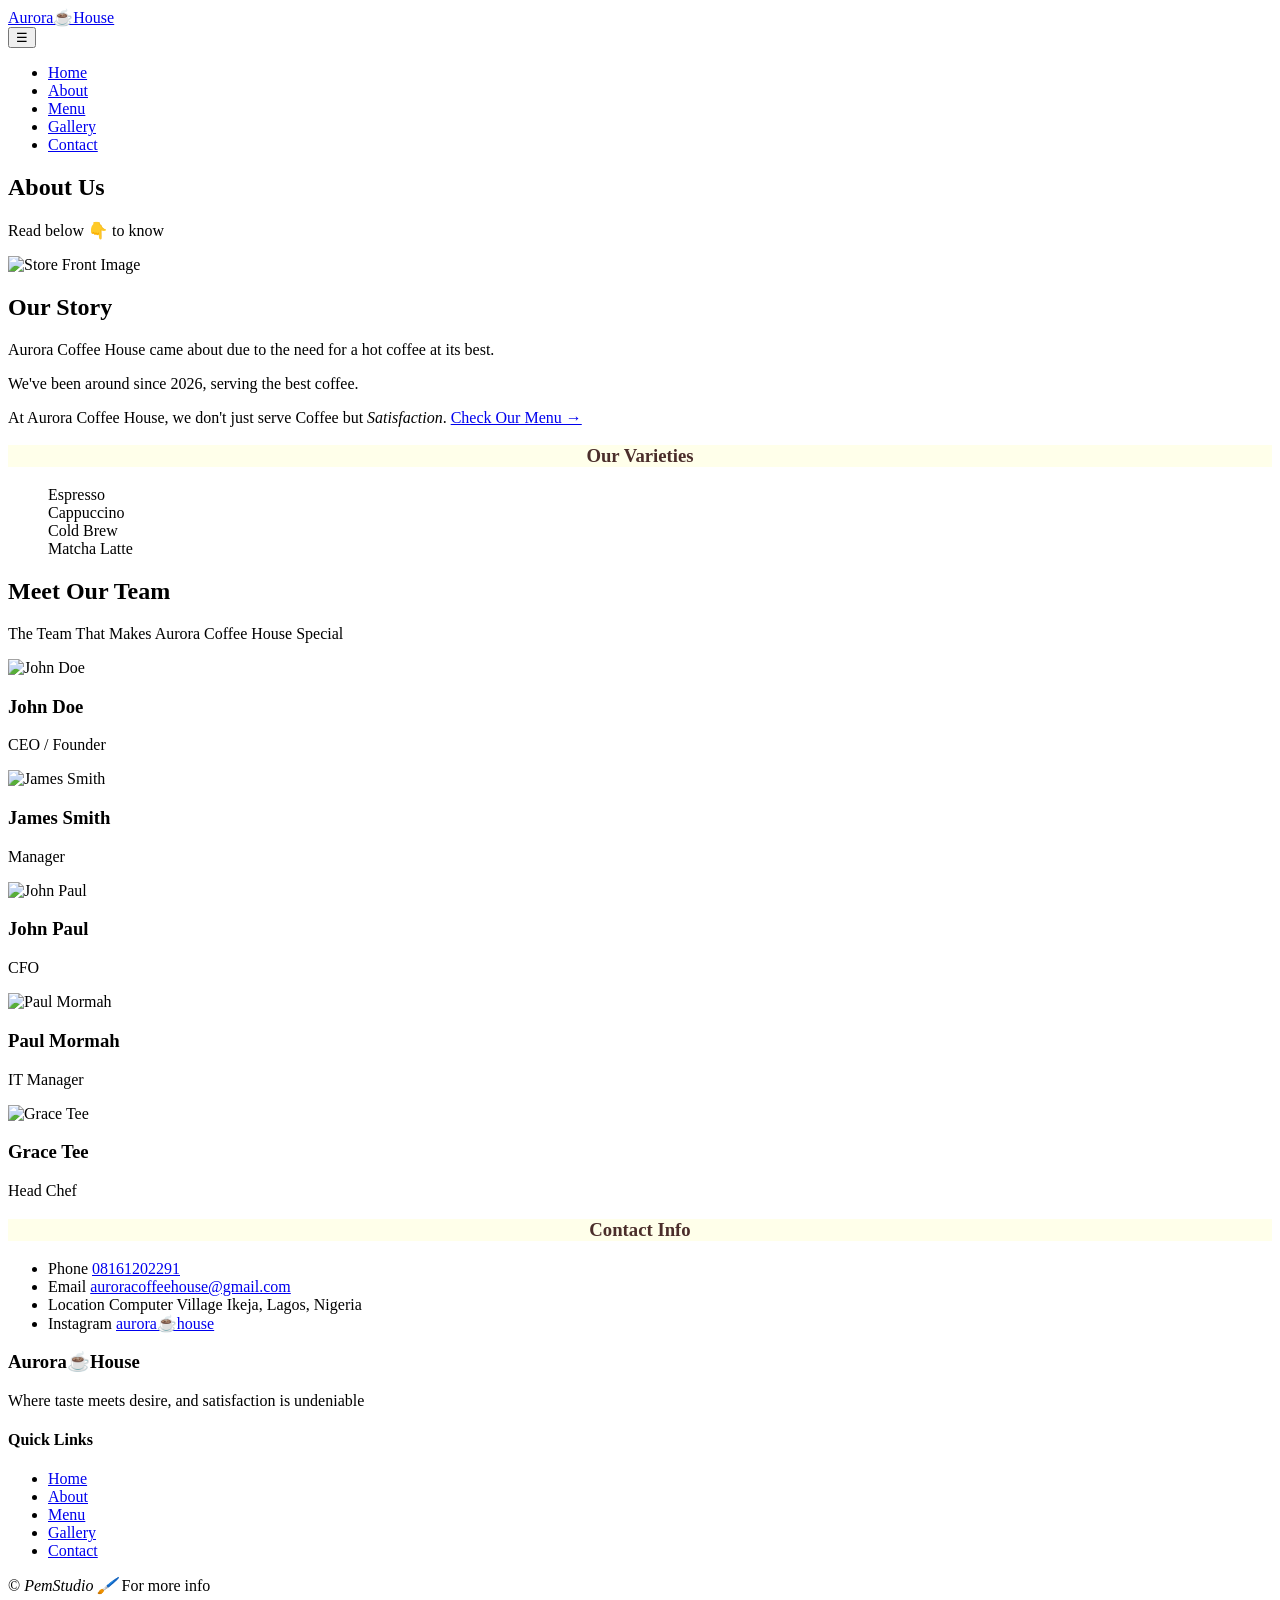
==== about.html @ 08f9f61a "Add files via upload" ====
<!DOCTYPE html>
<html lang="en">
    <head>
        <meta charset="UTF-8">
        <meta name="viewport" content="width=device-width initial-scale=1.0">
        <title>Aurora Coffee House | About Page</title>
        <link rel="stylesheet" href="css/style.css">
        <link rel="stylesheet" href="css/hero.css">
        <link rel="stylesheet" href="css/about.css">
        <link rel="icon" type="text/image" href="fa icon.ico">
    </head>
    
    <body>
     <header class="header">
  <a href="index.html" class="logo">Aurora☕House</a>
  <nav class="nav">
    <button class="nav-toggle" aria-label="Menu">☰</button>
    <ul class="nav-list">
      <li><a href="index.html">Home</a></li>
        <li><a href="about.html" class="active">About</a></li>
        <li><a href="menu.html">Menu</a></li>
        <li><a href="gallery.html">Gallery</a></li>
        <li><a href="contact.html">Contact</a></li>
    </ul>
  </nav>
</header>
        
        <main>
           <section class="banner">
  <div class="container">
    <h1>About Us</h1>
    <p class="banner-tagline">Read below 👇 to know</p>
  </div>
</section>

<section class="story-section">
  <div class="container story-inner">
    <div class="story-image">
      <img src="img/hero.jpg" alt="Store Front Image">
    </div>
    <div class="story-content-wrapper">
      <h2>Our Story</h2>
      <div class="story-content">
        <p>Aurora Coffee House came about due to the need for a hot coffee at its best.</p>
        <p>We've been around since 2026, serving the best coffee.</p>
        
        <p>At Aurora Coffee House, we don't just serve Coffee but <em>Satisfaction</em>. <a href="menu.html" class="text-link">Check Our Menu →</a></p>
        
     
      
        
      </div>
    </div>
  </div>
</section>

<div class="divider"></div>

<section>
    <div>
        <h3 style="background-color: #ffffea; color: #4b2e2b; text-align: center;">Our Varieties</h3>
     
        <ul style="list-style: none;">
            <li>Espresso</li>
            <li>Cappuccino</li>
            <li>Cold Brew</li>
            <li>Matcha Latte</li>
        </ul>
    </div>
</section>

<div class="divider"></div>

<section class="team-section">
  <div class="container">
    <div class="section-header">
      <h2>Meet Our Team</h2>
      <p class="section-subheading">The Team That Makes Aurora Coffee House Special</p>
    </div>
    
    <div class="team-grid">
      <div class="team-card">
        <img src="img/team-john-doe.jpg" alt="John Doe">
        <h3>John Doe</h3>
        <p class="role">CEO / Founder</p>
      </div>
      
      <div class="team-card">
        <img src="img/team-james.jpg" alt="James Smith">
        <h3>James Smith</h3>
        <p class="role">Manager</p>
      </div>
      
      <div class="team-card">
        <img src="img/team-paul.jpg" alt="John Paul">
        <h3>John Paul</h3>
        <p class="role">CFO</p>
      </div>
      
      <div class="team-card">
        <img src="img/team-paul-m.jpg" alt="Paul Mormah">
        <h3>Paul Mormah</h3>
        <p class="role">IT Manager</p>
      </div>
      
      <div class="team-card">
        <img src="img/team-grace.jpg" alt="Grace Tee">
        <h3>Grace Tee</h3>
        <p class="role">Head Chef</p>
      </div>
    </div>
  </div>
</section>

<div class="divider"></div>

<section>
   <div class="contact-card">
   <h3 style="background-color: #ffffea; color: #4b2e2b; text-align: center;">Contact Info</h3>
  
  <ul class="contact-list">
    <li>
      <span class="contact-label">Phone</span>
      <a href="tel:+2348161202291">08161202291</a>
    </li>
    
    <li>
      <span class="contact-label">Email</span>
      <a href="mailto:auroracoffeehouse@gmail.com">auroracoffeehouse@gmail.com</a>
    </li>
    
    <li>
      <span class="contact-label">Location</span>
      <span>Computer Village Ikeja, Lagos, Nigeria</span>
    </li>
    
    <li>
      <span class="contact-label">Instagram</span>
         <a href="https://instagram.com/auroracoffeehouse" 
   title="Visit our Instagram page" 
   target="_blank">aurora☕house</a>
    </li>
  </ul>
</div>
</section>
            
        </main>
        <div class="divider"></div>
        
     <footer class="main-footer">
        <div class="footer-grid">
            
            <div class="footer-logo">
                <h3>Aurora☕House</h3>
                <p>Where taste meets desire, and satisfaction is undeniable</p>
            </div>
            
            <div class="footer-links">
                <h4>Quick Links</h4>
                <ul>
                     <li><a href="index.html">Home</a></li>
                    <li><a href="about.html">About</a></li>
                    <li><a href="menu.html">Menu</a></li>
                    <li><a href="gallery.html">Gallery</a></li>
                    <li><a href="contact.html">Contact</a></li>
                </ul>
            </div>
            </div>
           
        <div class="footer-bottom">
        
          <p> ©️ <em>PemStudio 🖌️</em> For more info<br><a href="https://pemstudio.com.ng" target="_blank" style="text-decoration: none; color: white;">Visit Website</a></p>
            
            </div>
            
        </footer>
        
    
     <script src="js/script.js"></script>   
    </body>
    
</html>
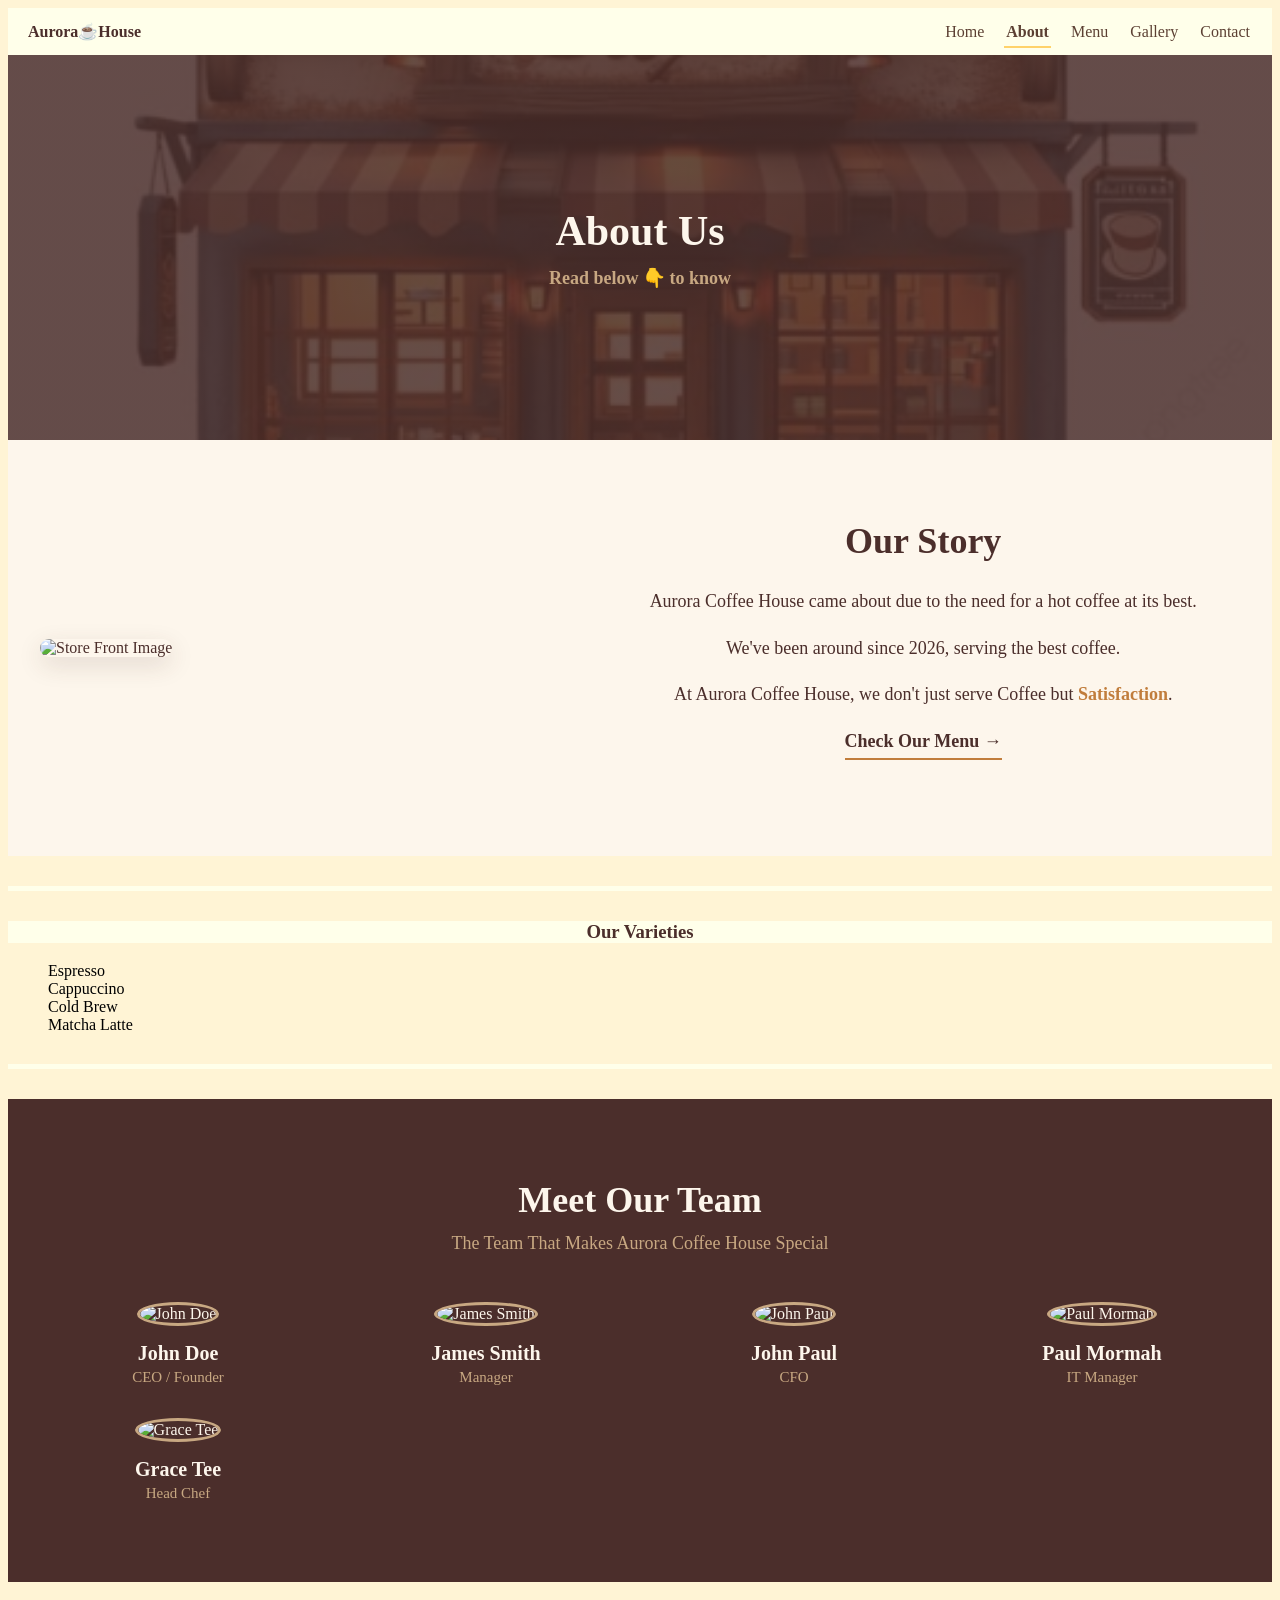
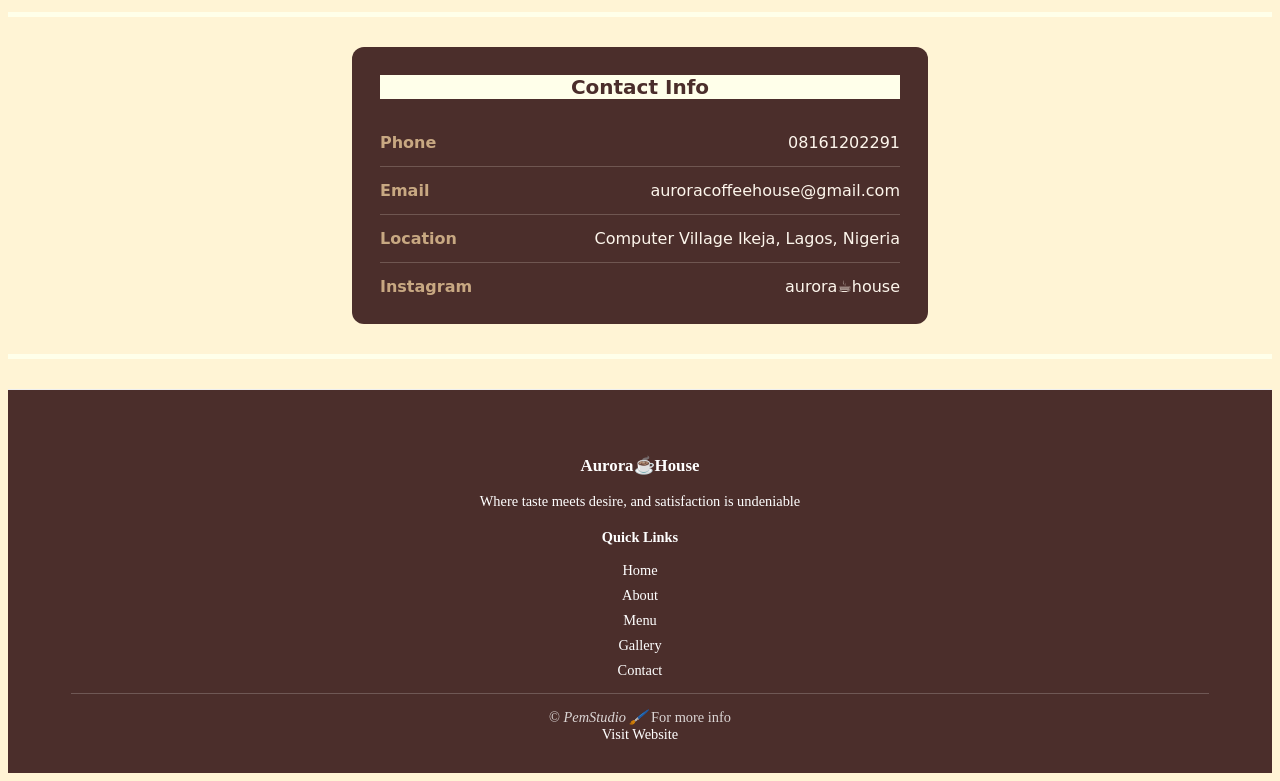
==== commit c10927c8: "Update about.html" ====
--- a/about.html
+++ b/about.html
@@ -4,9 +4,9 @@
         <meta charset="UTF-8">
         <meta name="viewport" content="width=device-width initial-scale=1.0">
         <title>Aurora Coffee House | About Page</title>
-        <link rel="stylesheet" href="css/style.css">
-        <link rel="stylesheet" href="css/hero.css">
-        <link rel="stylesheet" href="css/about.css">
+        <link rel="stylesheet" href="CSS/style.css">
+        <link rel="stylesheet" href="CSS/hero.css">
+        <link rel="stylesheet" href="CSS/about.css">
         <link rel="icon" type="text/image" href="fa icon.ico">
     </head>
     
@@ -176,7 +176,7 @@
         </footer>
         
     
-     <script src="js/script.js"></script>   
+     <script src="Js/script.js"></script>   
     </body>
     
 </html>
--- a/CSS/style.css
+++ b/CSS/style.css
@@ -0,0 +1,254 @@
+
+
+body {
+    background-color: #fff4d5;
+    font-family: Alice;
+}
+
+.header {
+  display: flex;
+  justify-content: space-between;
+  align-items: center;
+  padding: 14px 20px;
+  background: #ffffea;
+  color: white;
+  position: sticky;
+  top: 0;
+}
+
+.logo {
+  color: #4b2e2b;
+  text-decoration: none;
+  font-weight: 700;
+}
+
+
+.nav-list {
+  list-style: none;
+  display: flex;
+  gap: 18px;
+  margin: 0;
+  padding: 0;
+  
+}
+
+.nav-list a {
+  color: #5c4033;
+  text-decoration: none;
+  padding: 6px 2px;
+  border-bottom: 2px solid transparent;
+  transition: border-color .2s, color .2s;
+}
+
+.nav-list a.active {
+  color: #5c4033;
+  border-bottom-color: #ffd26a;
+  font-weight: 600;
+}
+
+.nav-list a:hover {
+  color: white;
+  border-bottom-color: #38bdf8;
+}
+
+.nav-toggle {
+  display: none;
+}
+
+/* mobile */
+@media (max-width: 720px) {
+  .nav-toggle { display: block; background: none; border: 0; color: #4b2e2b; font-size: 20px; }
+  .nav-list { display: none; flex-direction: column; position: absolute; right: 20px; top: 56px; background: #ffffff; padding: 12px; border-radius: 8px; }
+  .nav-list.open { display: flex; }
+}
+
+
+/* --- Footer --- */
+.main-footer {
+    text-align: center;
+    padding: 1.5rem;
+    border-top: 1px solid #eee;
+    background-color: #4b2e2b;
+    font-size: 0.9rem;
+    color: white;
+}
+
+/* --- 3. FOOTER (Blue Background) --- */
+.main-footer {
+    background-color: #4b2e2b; /* Use the primary blue color */
+    color: white; /* Default text color is white */
+    padding: 3rem 5% 1rem;
+    text-align: align;
+    
+}
+
+.footer-grid {
+    /* ... (Keep existing grid settings) ... */
+    border-bottom: 1px solid rgba(255, 255, 255, 0.2); /* Lighter divider for contrast */
+}
+
+.footer-grid h4 {
+    color: white; /* Headings are now white */
+    margin-bottom: 1rem;
+}
+
+.footer-links {
+   
+}
+
+.footer-links a {
+    color: white; /* Links are white */
+    text-decoration: none;
+    display: block;
+    margin-bottom: 8px;
+    transition: color 0.3s;
+}
+
+.footer-links a:hover {
+    color: #4b2e2b; /* Use black/dark text on hover for contrast (if needed) */
+}
+
+/* Ensure all lists in the footer grid have no bullets */
+.footer-links ul {
+    list-style: none; 
+    padding: 0;
+}
+
+.footer-bottom {
+    text-align: center;
+    font-size: 0.9rem;
+    color: rgba(255, 255, 255, 0.8); /* Slightly more prominent white */
+}
+
+@media (min-width: 768px) {
+    .footer-grid {
+        grid-template-columns: 2fr 1fr 1fr; /* Logo, Links, Social on desktop */
+    }
+}
+
+.hero-image {
+    flex: 1;
+    min-width: 300px;
+    display: flex;
+    align-items: center;
+    justify-content: flex-end;
+}
+
+/* --- Section Divider Styling --- */
+.divider {
+    width: 100%; /* Full width */
+    height: 5px; /* Slightly thinner for elegance */
+    background: #ffffea; /* Use the defined rainbow gradient */
+    margin: 30px 0; /* Generous vertical spacing for separation on desktop */
+    border: none;
+}
+
+.hero {
+    background: linear-gradient (135deg, #1a1a2e 0%, #16213e 50%, #0f3460 100%);
+    
+    color: #4b2e2b;
+    padding: 120px 0;
+    min-height: 90vh;
+    display: flex;
+    align-items: center;
+    justify-content: center;
+    text-align: center;
+}
+
+
+
+ .banner {
+    background: linear-gradient (135deg, #1a1a2e 0%, #16213e 50%, #0f3460 100%),
+    url('hero.jpg') center/cover;
+    color: #4b2e2b;
+    padding: 60px 0;
+    min-height: 25vh;
+    display: flex;
+    align-items: center;
+    justify-content: center;
+    text-align: center;
+}
+
+
+.contact-card {
+  max-width: 520px;
+  margin: 0 auto;
+  padding: 28px;
+  background: #4B2E2B;
+  color: #FDF6EC;
+  border-radius: 12px;
+  font-family: system-ui, sans-serif;
+  align-items: center;
+}
+
+.contact-card h3 {
+  margin: 0 0 20px;
+  font-size: 20px;
+  color: #FDF6EC;
+}
+
+.contact-list {
+  list-style: none;
+  margin: 0;
+  padding: 0;
+}
+
+.contact-list li {
+  display: flex;
+  justify-content: space-between;
+  align-items: center;
+  padding: 14px 0;
+  border-bottom: 1px solid rgba(253, 246, 236, 0.2); /* milk at 20% opacity */
+}
+
+.contact-list li:last-child {
+  border-bottom: none;
+  padding-bottom: 0;
+}
+
+.contact-label {
+  font-weight: 600;
+  color: #C8A882; /* that warm tan accent from focus states */
+}
+
+.contact-list a {
+  color: #FDF6EC;
+  text-decoration: none;
+  transition: opacity 0.2s;
+}
+
+.contact-list a:hover {
+  opacity: 0.8;
+  text-decoration: underline;
+}
+
+/* Mobile */
+@media (max-width: 600px) {
+  .contact-card {
+    padding: 20px 16px;
+    border-radius: 0;
+    margin: 16px 0;
+  }
+  
+  .contact-list li {
+    flex-direction: column;
+    align-items: flex-start;
+    gap: 4px;
+  }
+  
+  .social-link {
+  display: inline-flex;
+  align-items: center;
+  justify-content: center;
+  width: 44px;
+  height: 44px;
+  background: #4B2E2B;
+  color: #FDF6EC;
+  border-radius: 50%;
+  transition: background 0.2s;
+}
+
+.social-link:hover {
+  background: #C17D3C;
+}
+
--- a/CSS/hero.css
+++ b/CSS/hero.css
@@ -0,0 +1,113 @@
+/* Shared container */
+.container {
+  max-width: 1200px;
+  margin: 0 auto;
+  padding: 0 20px;
+}
+
+/* Home Page Hero */
+.hero {
+  background: #4B2E2B;
+  color: #FDF6EC;
+  padding: 80px 0;
+  min-height: 85vh;
+  display: flex;
+  align-items: center;
+}
+
+.hero-inner {
+  display: grid;
+  grid-template-columns: 1.1fr 0.9fr;
+  gap: 48px;
+  align-items: center;
+}
+
+.hero-title {
+  font-size: 52px;
+  line-height: 1.1;
+  margin: 0 0 16px;
+  color: #FDF6EC;
+}
+
+.hero-tagline {
+  color: #C8A882; /* warm tan accent you used before */
+  font-weight: 600;
+  font-size: 18px;
+  margin: 0 0 32px;
+  max-width: 480px;
+}
+
+.btn {
+  display: inline-block;
+  background: #FDF6EC;
+  color: #4B2E2B;
+  padding: 14px 28px;
+  border-radius: 8px;
+  text-decoration: none;
+  font-weight: 700;
+  transition: opacity 0.2s, transform 0.2s;
+}
+
+.btn:hover {
+  opacity: 0.9;
+  transform: translateY(-2px);
+}
+
+.hero-image img {
+  width: 100%;
+  height: auto;
+  border-radius: 12px;
+  box-shadow: 0 12px 32px rgba(0, 0, 0, 0.25);
+}
+
+/* Banner for other pages */
+.banner {
+  background: linear-gradient(rgba(75, 46, 43, 0.85), rgba(75, 46, 43, 0.85)), 
+              url('hero.jpg') center/cover no-repeat;
+  color: #FDF6EC;
+  padding: 80px 0;
+  text-align: center;
+}
+
+.banner h1 {
+  font-size: 42px;
+  margin: 0 0 12px;
+  color: #FDF6EC;
+}
+
+.banner-tagline {
+  color: #C8A882;
+  font-weight: 600;
+  font-size: 18px;
+  margin: 0;
+}
+
+/* Mobile */
+@media (max-width: 900px) {
+  .hero-inner {
+    grid-template-columns: 1fr;
+    text-align: center;
+    gap: 32px;
+  }
+  
+  .hero-title {
+    font-size: 38px;
+  }
+  
+  .hero-tagline {
+    margin: 0 auto 32px;
+  }
+  
+  .hero {
+    padding: 60px 0;
+    min-height: auto;
+  }
+  
+  .banner {
+    padding: 60px 0;
+  }
+  
+  .banner h1 {
+    font-size: 32px;
+  }
+}
--- a/CSS/about.css
+++ b/CSS/about.css
@@ -0,0 +1,154 @@
+/* Shared container - you already have this */
+.container {
+  max-width: 1200px;
+  margin: 0 auto;
+  padding: 0 20px;
+}
+
+/* Our Story Section */
+.story-section {
+  background: #FDF6EC;
+  color: #4B2E2B;
+  padding: 80px 0;
+}
+
+.story-section h2 {
+  font-size: 36px;
+  margin: 0 0 24px;
+  color: #4B2E2B;
+  text-align: center;
+}
+
+.story-content {
+  max-width: 700px;
+  margin: 0 auto;
+  text-align: center;
+  font-size: 18px;
+  line-height: 1.7;
+}
+
+.story-content p {
+  margin: 0 0 16px;
+}
+
+.story-content em {
+  color: #C17D3C; /* your brand orange */
+  font-style: normal;
+  font-weight: 700;
+}
+
+.text-link {
+  display: inline-block;
+  margin-top: 16px;
+  color: #4B2E2B;
+  font-weight: 700;
+  text-decoration: none;
+  border-bottom: 2px solid #C17D3C;
+  padding-bottom: 2px;
+  transition: opacity 0.2s;
+}
+
+.text-link:hover {
+  opacity: 0.7;
+}
+
+/* Team Section */
+.team-section {
+  background: #4B2E2B;
+  color: #FDF6EC;
+  padding: 80px 0;
+}
+
+.section-header {
+  text-align: center;
+  margin-bottom: 48px;
+}
+
+.team-section h2 {
+  font-size: 36px;
+  margin: 0 0 12px;
+  color: #FDF6EC;
+}
+
+.section-subheading {
+  color: #C8A882;
+  font-size: 18px;
+  margin: 0;
+}
+
+.team-grid {
+  display: grid;
+  grid-template-columns: repeat(auto-fit, minmax(220px, 1fr));
+  gap: 32px;
+}
+
+.team-card {
+  text-align: center;
+}
+
+.team-card img {
+  width: 100%;
+  max-width: 200px;
+  aspect-ratio: 1 / 1;
+  object-fit: cover;
+  border-radius: 50%;
+  margin: 0 auto 16px;
+  border: 3px solid #C8A882;
+}
+
+.team-card h3 {
+  margin: 0 0 4px;
+  font-size: 20px;
+  color: #FDF6EC;
+}
+
+.team-card .role {
+  margin: 0;
+  color: #C8A882;
+  font-weight: 500;
+  font-size: 15px;
+}
+
+/* Mobile */
+@media (max-width: 600px) {
+  .story-section,
+  .team-section {
+    padding: 60px 0;
+  }
+  
+  .story-section h2,
+  .team-section h2 {
+    font-size: 28px;
+  }
+  
+  .story-content {
+    font-size: 16px;
+    text-align: left;
+  }
+  
+  .team-grid {
+    grid-template-columns: 1fr 1fr;
+    gap: 24px;
+  }
+}
+
+.story-inner {
+  display: grid;
+  grid-template-columns: 0.9fr 1.1fr;
+  gap: 48px;
+  align-items: center;
+}
+
+.story-image img {
+  width: 100%;
+  height: auto;
+  border-radius: 12px;
+  box-shadow: 0 8px 24px rgba(75, 46, 43, 0.15);
+}
+
+@media (max-width: 900px) {
+  .story-inner {
+    grid-template-columns: 1fr;
+    gap: 24px;
+  }
+}
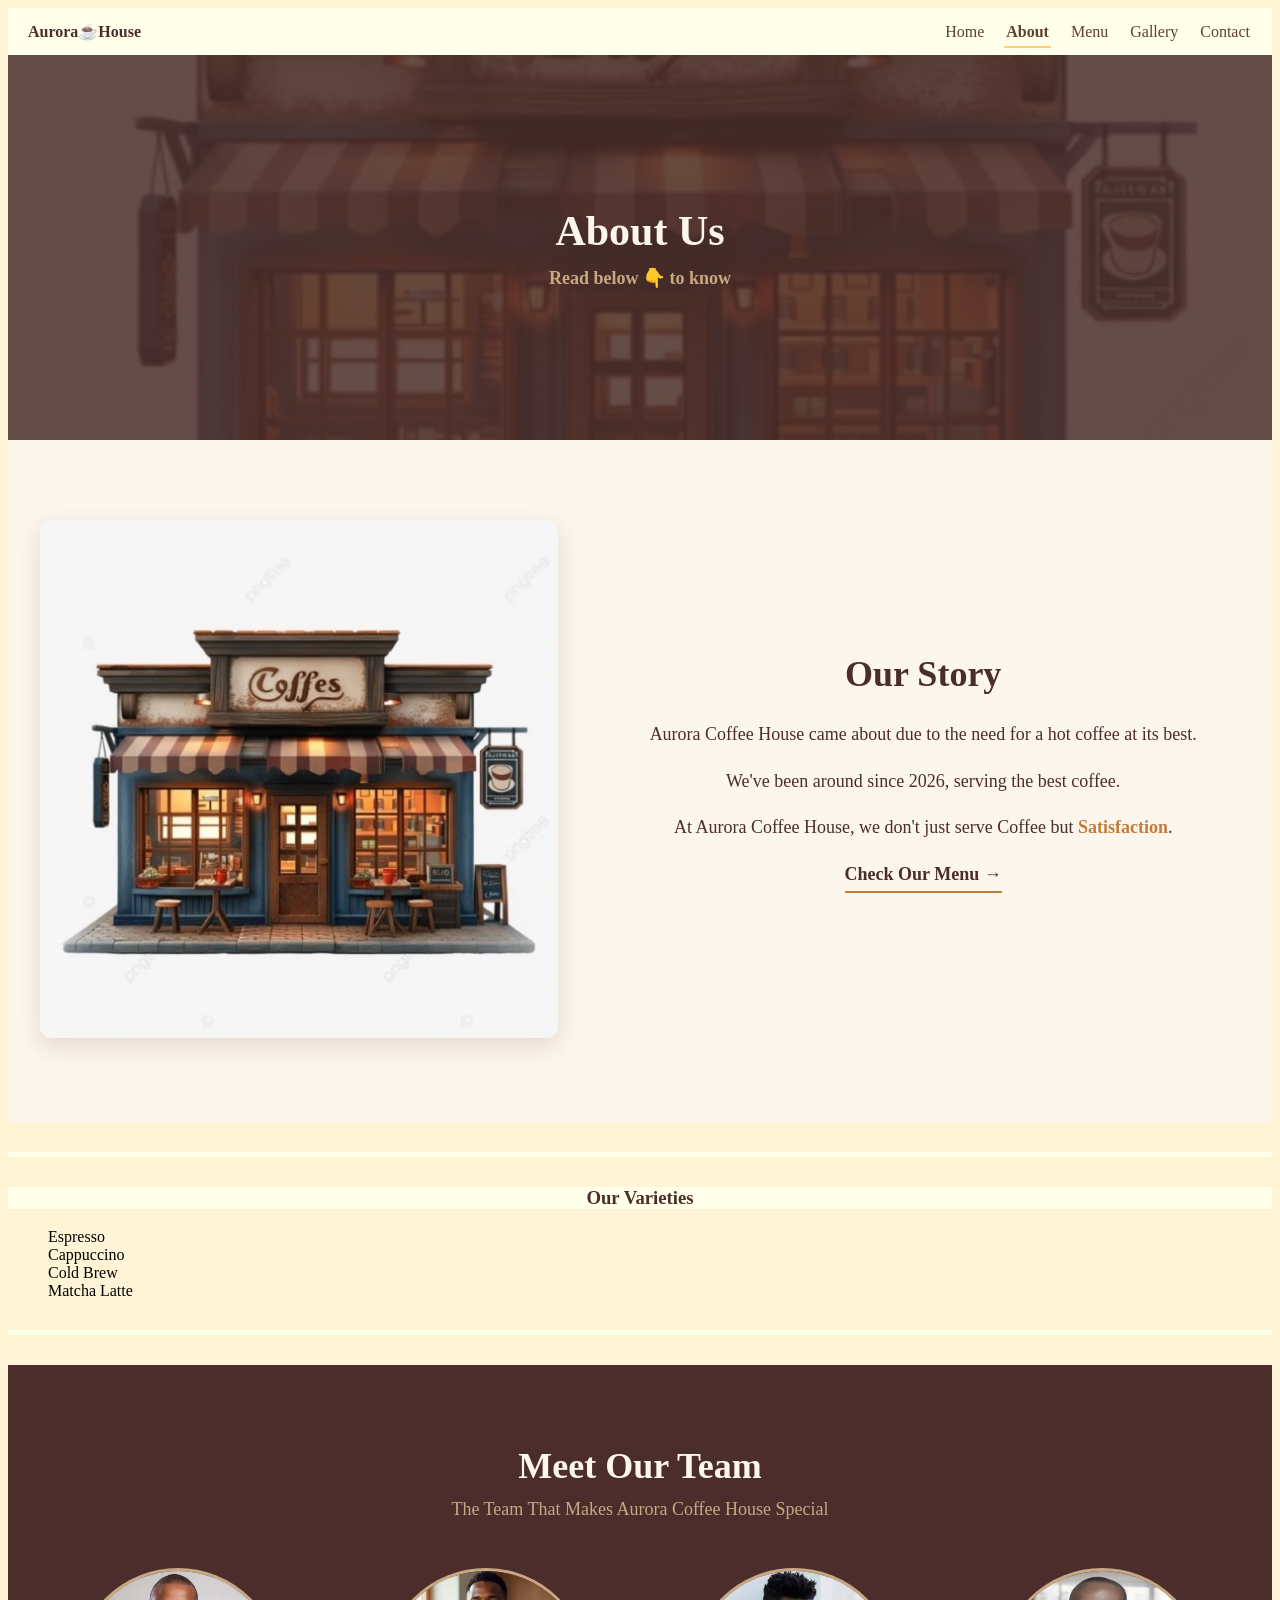
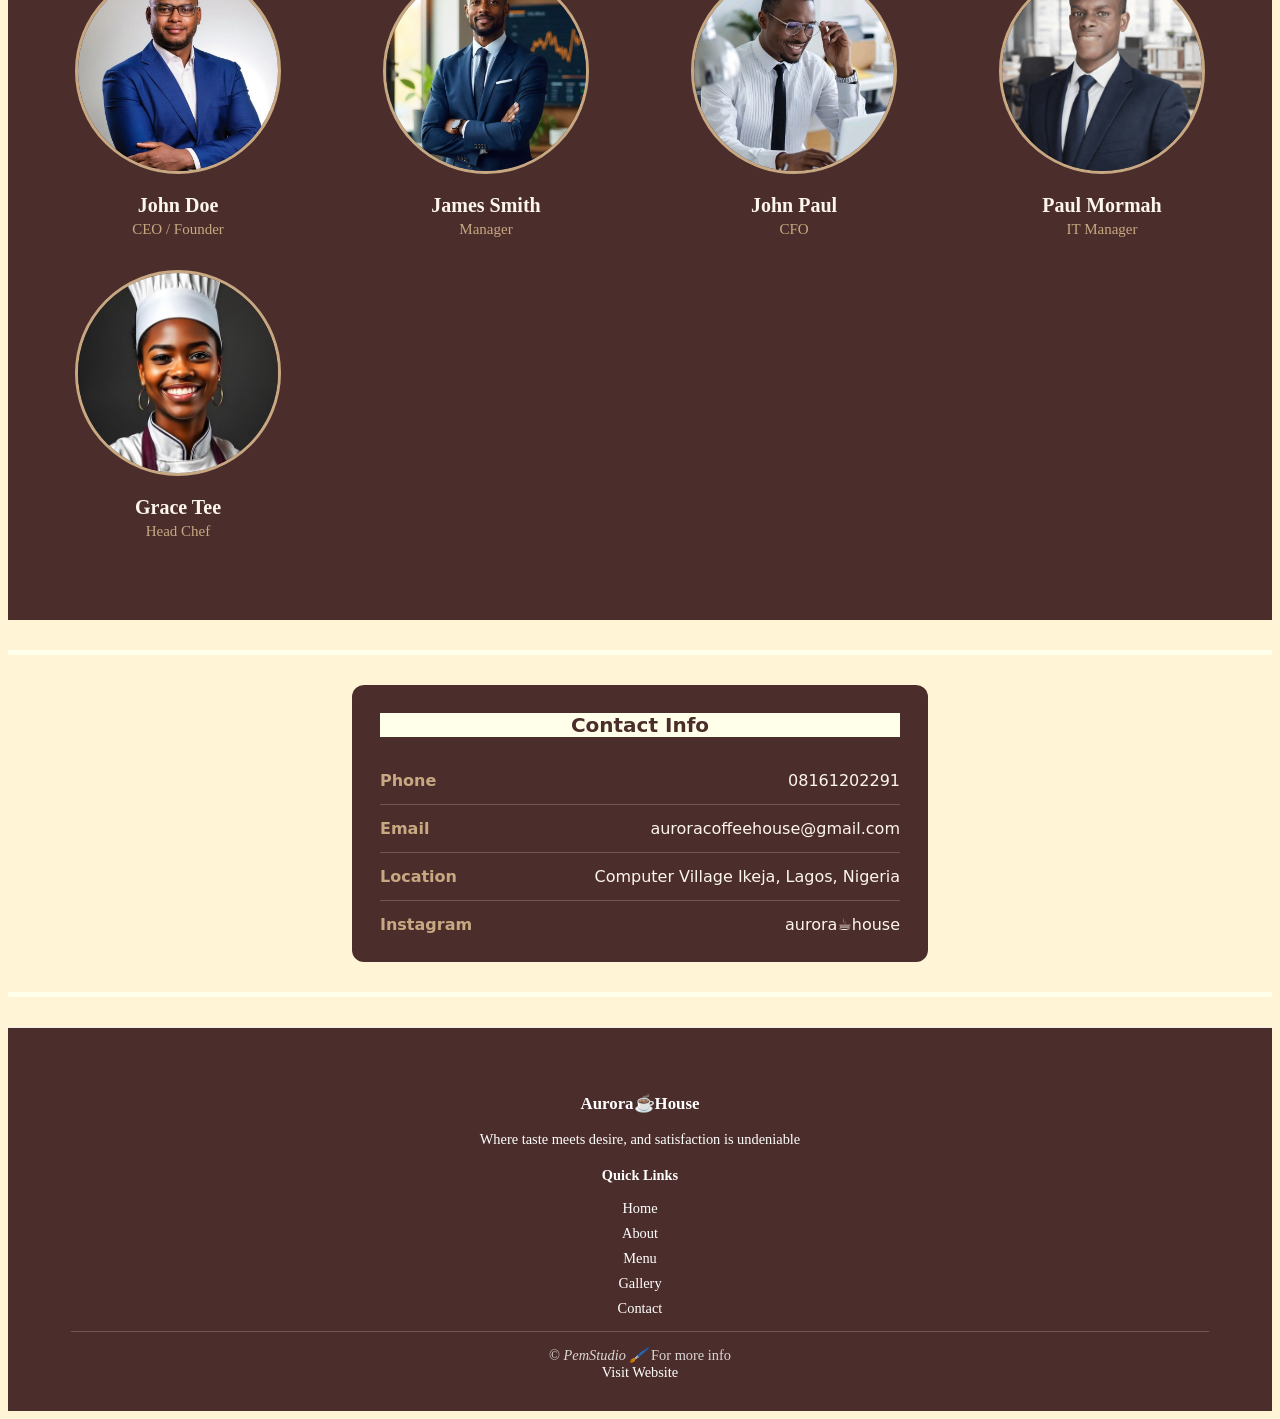
==== commit c608061c: "Update about.html" ====
--- a/about.html
+++ b/about.html
@@ -36,7 +36,7 @@
 <section class="story-section">
   <div class="container story-inner">
     <div class="story-image">
-      <img src="img/hero.jpg" alt="Store Front Image">
+      <img src="images/hero.webp" alt="Store Front Image">
     </div>
     <div class="story-content-wrapper">
       <h2>Our Story</h2>
@@ -80,31 +80,31 @@
     
     <div class="team-grid">
       <div class="team-card">
-        <img src="img/team-john-doe.jpg" alt="John Doe">
+        <img src="images/ceo.jpg" alt="John Doe">
         <h3>John Doe</h3>
         <p class="role">CEO / Founder</p>
       </div>
       
       <div class="team-card">
-        <img src="img/team-james.jpg" alt="James Smith">
+        <img src="images/James.jpg" alt="James Smith">
         <h3>James Smith</h3>
         <p class="role">Manager</p>
       </div>
       
       <div class="team-card">
-        <img src="img/team-paul.jpg" alt="John Paul">
+        <img src="images/John.jpg" alt="John Paul">
         <h3>John Paul</h3>
         <p class="role">CFO</p>
       </div>
       
       <div class="team-card">
-        <img src="img/team-paul-m.jpg" alt="Paul Mormah">
+        <img src="images/Paul.jpg" alt="Paul Mormah">
         <h3>Paul Mormah</h3>
         <p class="role">IT Manager</p>
       </div>
       
       <div class="team-card">
-        <img src="img/team-grace.jpg" alt="Grace Tee">
+        <img src="images/Grace.jpg" alt="Grace Tee">
         <h3>Grace Tee</h3>
         <p class="role">Head Chef</p>
       </div>
--- a/CSS/style.css
+++ b/CSS/style.css
@@ -159,7 +159,7 @@
 
  .banner {
     background: linear-gradient (135deg, #1a1a2e 0%, #16213e 50%, #0f3460 100%),
-    url('hero.jpg') center/cover;
+    url('hero.webp') center/cover;
     color: #4b2e2b;
     padding: 60px 0;
     min-height: 25vh;
